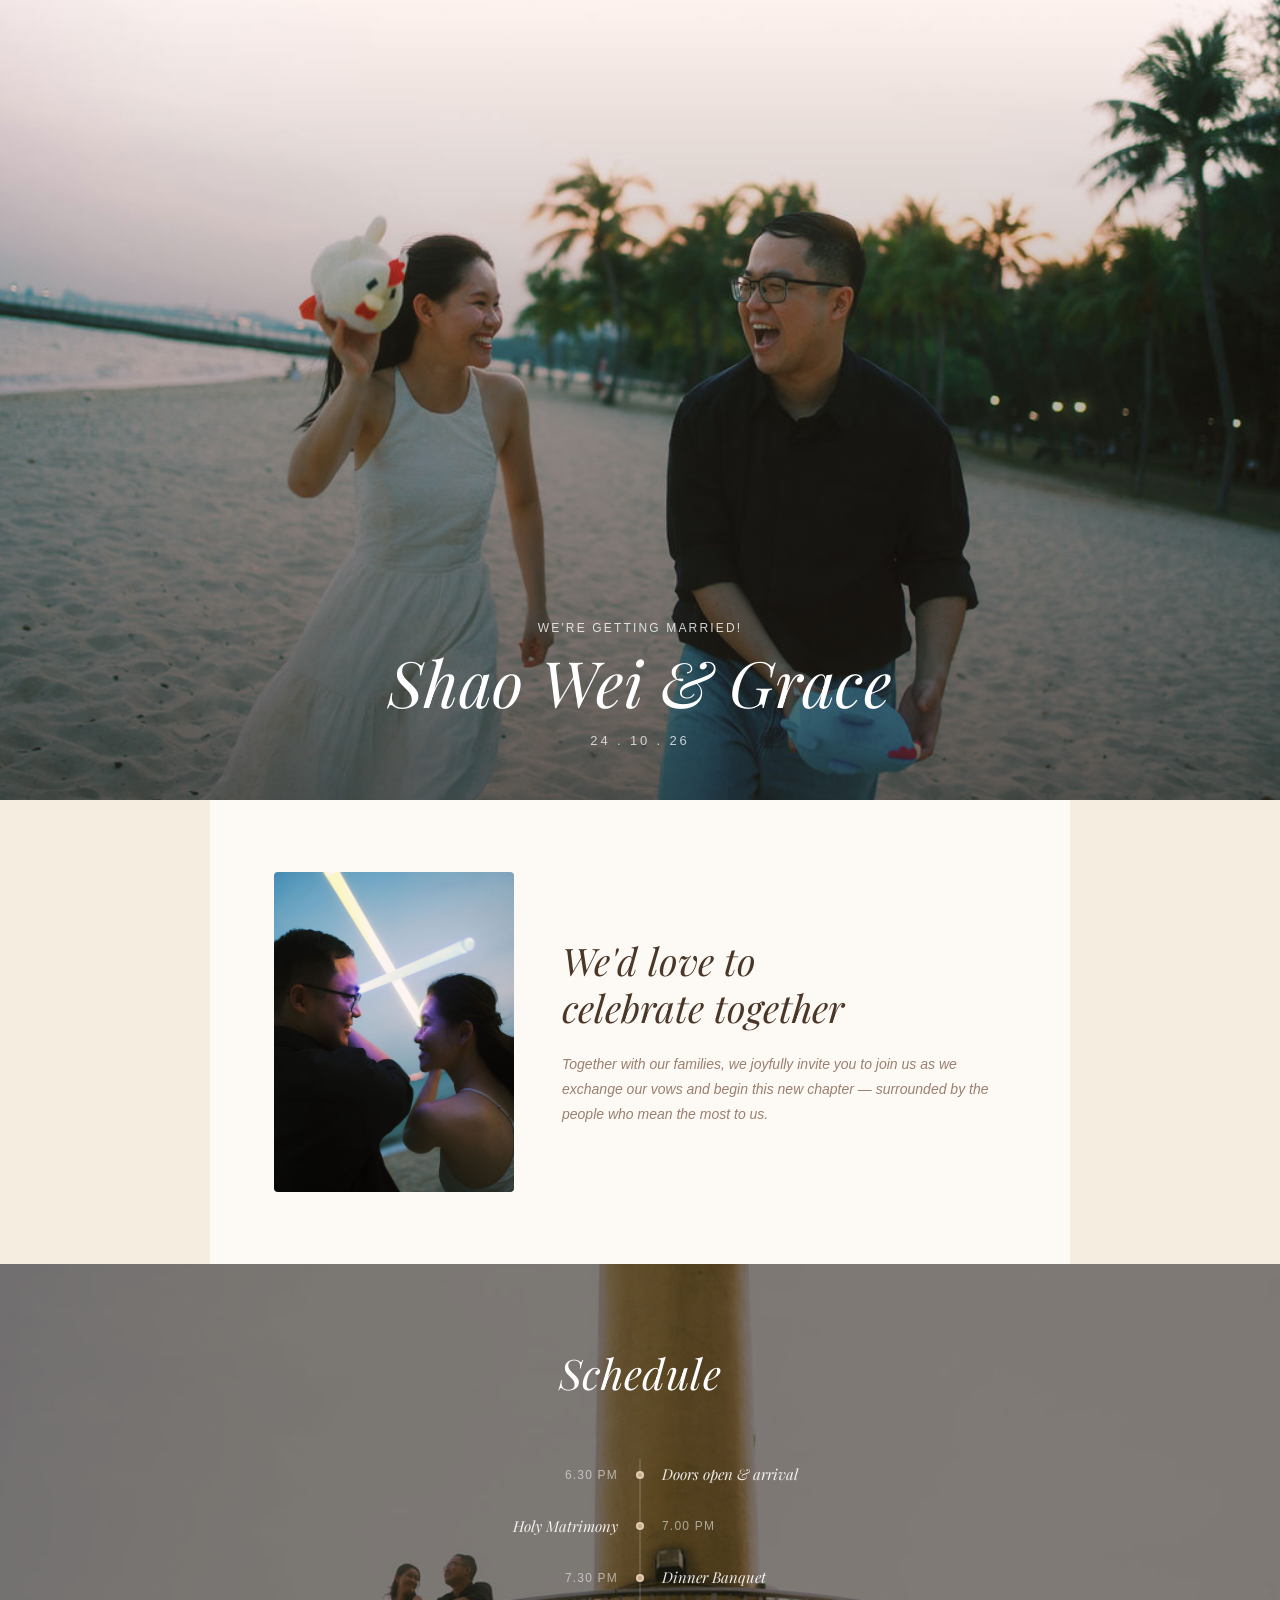
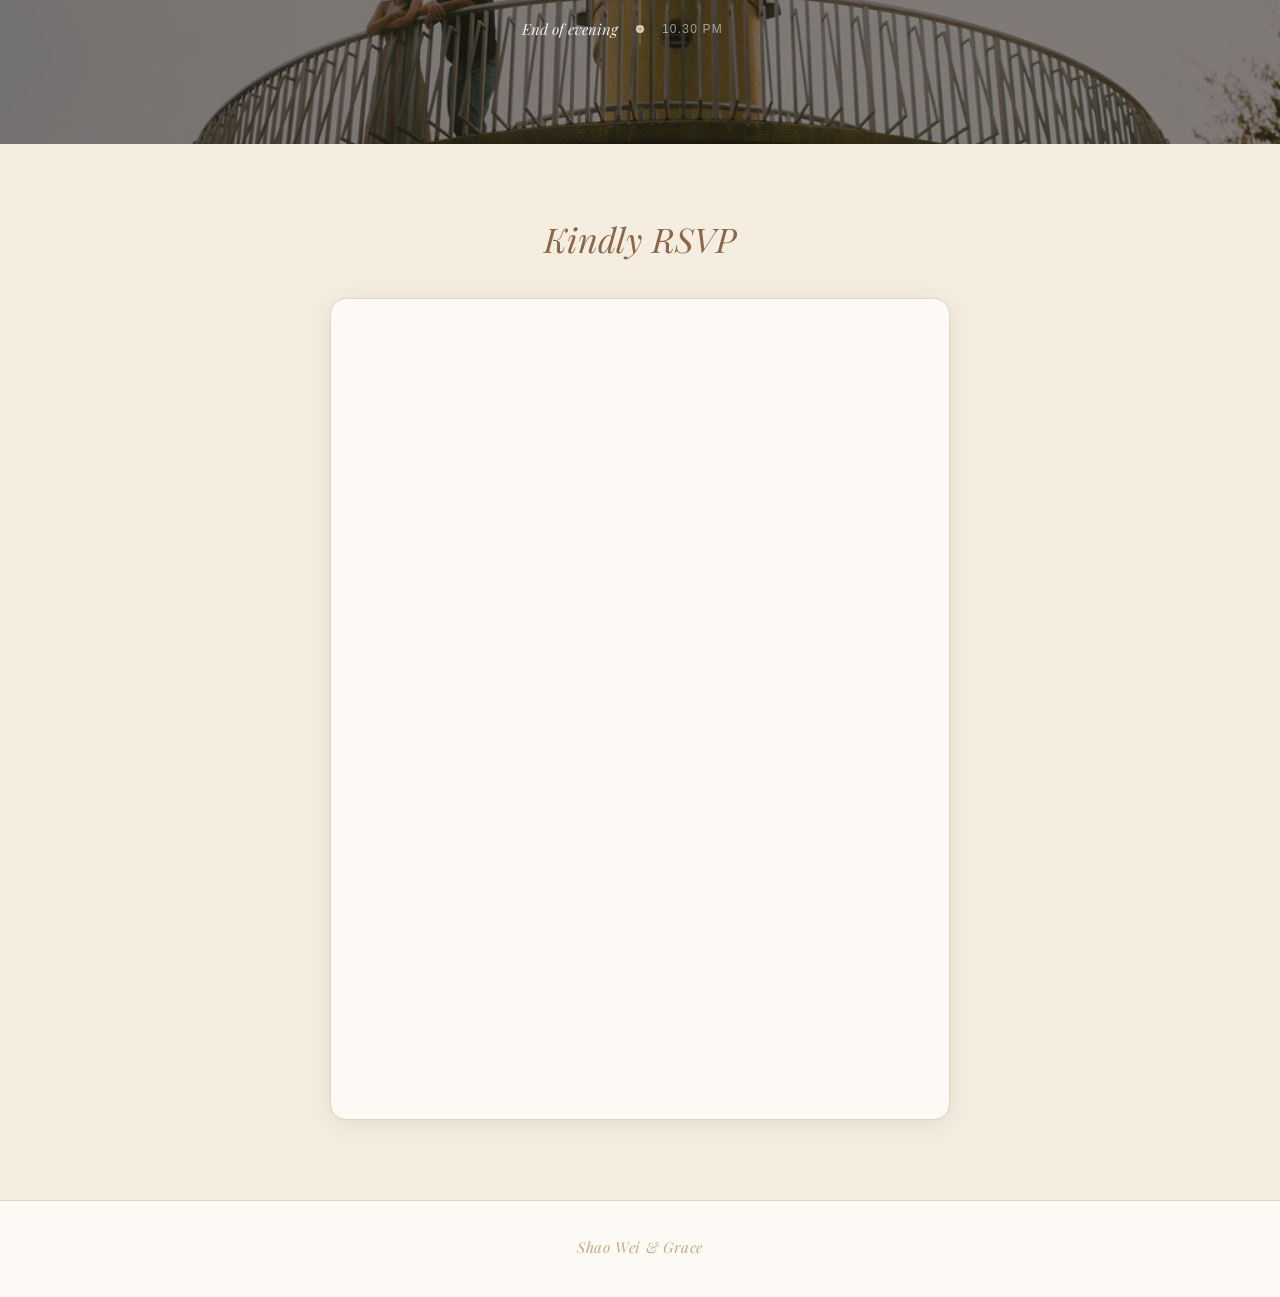
==== index.html @ 35ec25fa "Initial wedding RSVP + seating website" ====
<!DOCTYPE html>
<html lang="en">
<head>
  <meta charset="UTF-8">
  <title>Shao Wei & Grace — RSVP</title>
  <meta name="viewport" content="width=device-width, initial-scale=1.0">
  <link rel="stylesheet" href="style.css">
  <link href="https://fonts.googleapis.com/css2?family=Playfair+Display:ital,wght@0,400;0,600;1,400;1,600&display=swap" rel="stylesheet">
</head>
<body class="rsvp-page">

  <!-- ══ HERO ══════════════════════════════════════════════ -->
  <section class="hero reveal">
    <!--
      Change 1: mobile gets hero-mobile-1.jpg, desktop keeps hero-1.jpg.
      <picture> lets the browser pick the right source per breakpoint;
      the <img> fallback is the desktop version.
    -->
    <picture class="hero__bg-picture">
      <source media="(max-width: 559px)" srcset="assets/hero-mobile-1.jpg">
      <img
        src="assets/hero-1.jpg"
        alt=""
        role="presentation"
        class="hero__bg"
        onerror="this.style.display='none'"
      >
    </picture>
    <div class="hero__overlay"></div>
    <div class="hero__text">
      <p class="hero__eyebrow">We're getting married!</p>
      <h1 class="hero__names">Shao Wei &amp; Grace</h1>
      <p class="hero__date">24 . 10 . 26</p>
    </div>
  </section>

  <!-- ══ PORTRAIT + INVITE ══════════════════════════════════ -->
  <div class="invite-outer">
    <section class="invite reveal">
      <div class="invite__portrait">
        <!--
          Change 3: desktop uses body-pic-3-desktop.jpg.
          Change 2: mobile keeps body-pic-3.jpg but object-position is
                    adjusted in CSS to shift framing up.
          <picture> swaps the source; CSS handles mobile crop position.
        -->
        <picture>
          <source media="(min-width: 560px)" srcset="assets/body-pic-3-desktop.jpg">
          <img
            src="assets/body-pic-3.jpg"
            alt="Shao Wei and Grace"
            class="invite__portrait-img"
            onerror="this.style.opacity='0'"
          >
        </picture>
      </div>
      <div class="invite__copy">
        <h2 class="invite__headline">We'd love to<br>celebrate together</h2>
        <p class="invite__subtext">
          Together with our families, we joyfully invite you to join us as we
          exchange our vows and begin this new chapter — surrounded by the people
          who mean the most to us.
        </p>
      </div>
    </section>
  </div>

  <!-- ══ SCHEDULE ═══════════════════════════════════════════ -->
  <section class="schedule reveal">
    <div class="schedule__overlay"></div>
    <div class="schedule__inner">
      <h2 class="schedule__title">Schedule</h2>
      <ol class="timeline" role="list">
        <li class="timeline__item">
          <span class="timeline__time">6.30 pm</span>
          <span class="timeline__dot" aria-hidden="true"></span>
          <span class="timeline__event">Doors open &amp; arrival</span>
        </li>
        <li class="timeline__item">
          <span class="timeline__time">7.00 pm</span>
          <span class="timeline__dot" aria-hidden="true"></span>
          <span class="timeline__event">Holy Matrimony</span>
        </li>
        <li class="timeline__item">
          <span class="timeline__time">7.30 pm</span>
          <span class="timeline__dot" aria-hidden="true"></span>
          <span class="timeline__event">Dinner Banquet</span>
        </li>
        <li class="timeline__item">
          <span class="timeline__time">10.30 pm</span>
          <span class="timeline__dot" aria-hidden="true"></span>
          <span class="timeline__event">End of evening</span>
        </li>
      </ol>
    </div>
  </section>

  <!-- ══ RSVP FORM ══════════════════════════════════════════ -->
  <section class="form-section reveal">
    <div class="form-section__header">
      <h2 class="form-section__title">Kindly RSVP</h2>
    </div>
    <div class="form-card">
      <iframe
        src="https://docs.google.com/forms/d/e/1FAIpQLScbn2B3UfhRGvUdL8sd8YU0qMnWtVeVvzJMNAxGI_AAtPn_wA/viewform?usp=header"
        title="RSVP Form"
        frameborder="0"
        marginheight="0"
        marginwidth="0"
        loading="lazy"
      >Loading…</iframe>
    </div>
  </section>

  <!-- ══ FOOTER ════════════════════════════════════════════ -->
  <footer class="site-footer reveal">
    <p class="footer-deco">Shao Wei &amp; Grace</p>
  </footer>

  <script>
    // Scroll-triggered reveal
    const observer = new IntersectionObserver(
      entries => entries.forEach(e => {
        if (e.isIntersecting) {
          e.target.classList.add('revealed');
          observer.unobserve(e.target);
        }
      }),
      { threshold: 0.1 }
    );
    document.querySelectorAll('.reveal').forEach(el => observer.observe(el));
  </script>

</body>
</html>
---- style.css ----
/* ============================================================
   WEDDING — style.css
   Shared between seating.html and index.html (RSVP)
   Palette: sage, cream, warm beige, light brown
   ============================================================ */

:root {
  --sage:        #8aab89;
  --sage-dark:   #5e7f5d;
  --sage-light:  #c8dbc7;
  --beige:       #f5ede0;
  --beige-dark:  #e4d3be;
  --brown:       #8b6748;
  --brown-light: #c9a882;
  --cream:       #fdf9f4;
  --text:        #4a3728;
  --text-soft:   #9a8070;
  --shadow:      rgba(74, 55, 40, 0.10);
  --radius:      16px;

  --font-sans:   "Gill Sans Nova", "Gill Sans MT", "Gill Sans", Optima, Candara, sans-serif;
  --font-serif:  "Playfair Display", Georgia, "Times New Roman", serif;
}

/* ── Reset ──────────────────────────────────────────── */
*, *::before, *::after { box-sizing: border-box; margin: 0; padding: 0; }

.sr-only {
  position: absolute; width: 1px; height: 1px;
  overflow: hidden; clip: rect(0,0,0,0); white-space: nowrap;
}

/* ── Animations ─────────────────────────────────────── */
@keyframes fadeIn {
  from { opacity: 0; transform: translateY(10px); }
  to   { opacity: 1; transform: translateY(0); }
}

@keyframes fadeInUp {
  from { opacity: 0; transform: translateY(16px); }
  to   { opacity: 1; transform: translateY(0); }
}

@keyframes popIn {
  from { opacity: 0; transform: translateY(8px) scale(0.97); }
  to   { opacity: 1; transform: translateY(0)   scale(1); }
}

/* ── Body ───────────────────────────────────────────── */
body {
  font-family: var(--font-sans);
  background-color: var(--beige);
  min-height: 100dvh;
  display: flex;
  align-items: flex-start;
  justify-content: center;
  color: var(--text);
}

/* ── Page wrap (seating page) ───────────────────────── */
.page-wrap {
  width: 100%;
  max-width: 440px;
  display: flex;
  flex-direction: column;
  align-items: center;
  padding: 48px 20px 0;
  animation: fadeIn 0.8s ease both;
}

/* ── Main card (seating page) ───────────────────────── */
.card {
  width: 100%;
  background: var(--cream);
  border: 1px solid var(--beige-dark);
  border-radius: var(--radius);
  padding: 36px 28px 40px;
  box-shadow: 0 4px 24px var(--shadow);
}

/* ── Header ─────────────────────────────────────────── */
.header {
  text-align: center;
  margin-bottom: 30px;
}

h1 {
  font-family: var(--font-serif);
  font-style: italic;
  font-weight: 400;
  font-size: clamp(26px, 7vw, 34px);
  color: var(--brown);
  letter-spacing: 0.01em;
  line-height: 1.2;
}

.subtitle {
  margin-top: 10px;
  font-size: 14px;
  font-weight: 400;
  color: var(--text-soft);
  line-height: 1.6;
  letter-spacing: 0.02em;
}

/* ── Search area ────────────────────────────────────── */
.search-area {
  display: flex;
  flex-direction: column;
  gap: 12px;
}

input {
  width: 100%;
  padding: 13px 18px;
  border: 1px solid var(--beige-dark);
  border-radius: 50px;
  background: var(--beige);
  font-family: var(--font-sans);
  font-size: 16px;
  color: var(--text);
  outline: none;
  transition: border-color 0.2s, box-shadow 0.2s;
  appearance: none;
  -webkit-appearance: none;
}

input::placeholder {
  color: var(--brown-light);
  font-style: italic;
}

input:focus {
  border-color: var(--sage);
  box-shadow: 0 0 0 3px rgba(138, 171, 137, 0.2);
  background: #fff;
}

button {
  width: 100%;
  padding: 13px 28px;
  border: none;
  border-radius: 50px;
  background: var(--sage-dark);
  color: #fff;
  font-family: var(--font-serif);
  font-style: italic;
  font-size: 17px;
  letter-spacing: 0.03em;
  cursor: pointer;
  box-shadow: 0 2px 10px rgba(94, 127, 93, 0.3);
  transition: background 0.2s, box-shadow 0.2s, transform 0.12s;
  -webkit-tap-highlight-color: transparent;
}

button:hover {
  background: #4e6e4d;
  box-shadow: 0 4px 14px rgba(94, 127, 93, 0.38);
}

button:active {
  transform: scale(0.97);
  box-shadow: 0 1px 6px rgba(94, 127, 93, 0.25);
}

/* ── Result area ────────────────────────────────────── */
#result {
  margin-top: 24px;
  display: flex;
  flex-direction: column;
  gap: 12px;
}

/* ── Found: result card ─────────────────────────────── */
.result-card {
  display: flex;
  align-items: center;
  gap: 16px;
  background: #fff;
  border: 1px solid var(--beige-dark);
  border-radius: var(--radius);
  padding: 18px 20px;
  box-shadow: 0 2px 10px var(--shadow);
  animation: popIn 0.35s cubic-bezier(0.34, 1.46, 0.64, 1) both;
}

.table-badge {
  flex-shrink: 0;
  width: 54px;
  height: 54px;
  border-radius: 50%;
  background: var(--beige);
  border: 1px solid var(--beige-dark);
  display: flex;
  flex-direction: column;
  align-items: center;
  justify-content: center;
}

.badge-label {
  font-size: 8px;
  font-weight: 600;
  letter-spacing: 0.1em;
  text-transform: uppercase;
  color: var(--text-soft);
  line-height: 1;
}

.badge-number {
  font-family: var(--font-serif);
  font-size: 22px;
  font-weight: 600;
  color: var(--brown);
  line-height: 1.1;
}

.result-info { flex: 1; min-width: 0; }

.result-name {
  font-family: var(--font-serif);
  font-size: 17px;
  font-weight: 600;
  color: var(--text);
  white-space: nowrap;
  overflow: hidden;
  text-overflow: ellipsis;
}

.result-desc {
  margin-top: 3px;
  font-size: 13px;
  color: var(--text-soft);
}

/* ── Not found card ─────────────────────────────────── */
.not-found-card {
  background: var(--cream);
  border: 1px solid var(--beige-dark);
  border-radius: var(--radius);
  padding: 22px 20px;
  text-align: center;
  animation: popIn 0.3s ease both;
}

.not-found-card strong {
  display: block;
  font-family: var(--font-serif);
  font-size: 16px;
  color: var(--brown);
  margin-bottom: 6px;
}

.not-found-card p {
  font-size: 14px;
  color: var(--text-soft);
  line-height: 1.6;
}

/* ── Multiple matches label ─────────────────────────── */
.matches-header {
  text-align: center;
  font-size: 12px;
  color: var(--text-soft);
  letter-spacing: 0.08em;
  text-transform: uppercase;
}

/* ── Footer name ────────────────────────────────────── */
.footer-deco {
  font-family: var(--font-serif);
  font-style: italic;
  font-size: 15px;
  color: var(--brown-light);
  letter-spacing: 0.04em;
  text-align: center;
}

/* ── Footer illustration block (seating page) ────────── */
.footer-illustration {
  display: flex;
  flex-direction: column;
  align-items: center;
  text-align: center;
  width: 100%;
  padding: 36px 0 56px;
  animation: fadeInUp 1s ease 0.4s both;
}

.footer-illustration__label {
  font-family: var(--font-serif);
  font-style: italic;
  font-weight: 400;
  font-size: 16px;
  color: var(--text-soft);
  letter-spacing: 0.03em;
  margin-bottom: 20px;
}

.footer-illustration img {
  display: block;
  width: 100%;
  max-width: 260px;
  height: auto;
  object-fit: contain;
  opacity: 0.82;
}

/* Seating page footer spacing */
.page-wrap .footer-deco {
  margin-top: 24px;
}


/* ============================================================
   RSVP PAGE — index.html additions
   ============================================================ */

/* ── Body override for RSVP (full-width, no flex centering) ── */
body.rsvp-page {
  display: block;
  background-color: var(--beige);
  max-width: 100%;
}

/* ── Scroll reveal ───────────────────────────────────── */
.reveal {
  opacity: 0;
  transform: translateY(24px);
  transition: opacity 0.75s ease, transform 0.75s ease;
}
.reveal.revealed {
  opacity: 1;
  transform: translateY(0);
}

/* ── HERO ────────────────────────────────────────────── */
.hero {
  position: relative;
  width: 100%;
  height: 100svh;
  min-height: 520px;
  max-height: 800px;
  overflow: hidden;
  display: flex;
  align-items: flex-end;
  justify-content: center;
}

.hero__bg-picture {
  position: absolute;
  inset: 0;
  width: 100%;
  height: 100%;
  display: block;
}

.hero__bg {
  width: 100%;
  height: 100%;
  object-fit: cover;
  object-position: center 70%;
  display: block;
  background-color: #3a3630;
}

@media (max-width: 559px) {
  .hero__bg {
    object-position: center center;
  }
}

.hero__overlay {
  position: absolute;
  inset: 0;
  background: linear-gradient(
    to bottom,
    rgba(30, 24, 18, 0.00) 0%,
    rgba(30, 24, 18, 0.30) 50%,
    rgba(30, 24, 18, 0.60) 100%
  );
}

.hero__text {
  position: relative;
  z-index: 1;
  text-align: center;
  padding: 0 24px 52px;
  width: 100%;
}

.hero__eyebrow {
  font-family: var(--font-sans);
  font-size: 12px;
  letter-spacing: 0.18em;
  text-transform: uppercase;
  color: rgba(255, 255, 255, 0.80);
  margin-bottom: 12px;
}

.hero__names {
  font-family: var(--font-serif);
  font-style: italic;
  font-weight: 400;
  font-size: clamp(38px, 10vw, 64px);
  line-height: 1.1;
  letter-spacing: 0.01em;
  color: #fff !important;
}

.hero__date {
  margin-top: 16px;
  font-family: var(--font-sans);
  font-size: 13px;
  letter-spacing: 0.22em;
  color: rgba(255, 255, 255, 0.75);
}

/* ── INVITE outer wrapper ───────────────────────────── */
.invite-outer {
  width: 100%;
  background-color: var(--beige);
  display: flex;
  justify-content: center;
}

/* ── INVITE (portrait + copy) ───────────────────────── */
.invite {
  background: var(--cream);
  padding: 56px 32px;
  display: flex;
  flex-direction: column;
  align-items: flex-start;
  gap: 32px;
  width: 100%;
  max-width: 860px;
  margin: 0 auto;
}

/* ── Portrait container ─────────────────────────────── */
.invite__portrait {
  width: 100%;
  max-width: 100%;
  aspect-ratio: 4 / 3;
  overflow: hidden;
  border-radius: 6px;
  background-color: var(--beige-dark);
  flex-shrink: 0;
  box-shadow: 0 3px 16px rgba(74, 55, 40, 0.12);
}

.invite__portrait picture {
  display: block;
  width: 100%;
  height: 100%;
}

.invite__portrait-img {
  width: 100%;
  height: 100%;
  object-fit: cover;
  display: block;
  object-position: center center; /* desktop default */
}

/*
 * Fix 1 — Mobile crop: shift object-position down so the middle-to-lower
 * portion of body-pic-3.jpg is visible instead of the top.
 * "center 65%" anchors the focal point 65% down the image height,
 * pulling subjects into the visible frame on the 4:3 mobile crop.
 */
@media (max-width: 559px) {
  .invite__portrait-img {
    object-position: center 65%;
  }
}

.invite__copy {
  flex: 1;
  padding: 0 4px;
}

.invite__headline {
  font-family: var(--font-serif);
  font-style: italic;
  font-weight: 400;
  font-size: clamp(26px, 6vw, 38px);
  color: var(--text);
  line-height: 1.25;
  margin-bottom: 20px;
}

.invite__subtext {
  font-family: var(--font-sans);
  font-size: 14px;
  color: var(--text-soft);
  line-height: 1.8;
  margin-bottom: 0;
  font-style: italic;
  /*
   * Fix 2 — Desktop copy width: cap the paragraph so it doesn't
   * stretch across the full remaining column width at large viewports.
   * This also naturally tightens the void to the right of the text.
   */
  max-width: 480px;
}

/* Desktop: side-by-side */
@media (min-width: 560px) {
  .invite {
    flex-direction: row;
    /*
     * Fix 2 — Desktop vertical alignment: change from flex-start to center
     * so the copy column sits optically paired with the image rather than
     * anchoring to the top and leaving a dead zone below the paragraph.
     */
    align-items: center;
    padding: 72px 64px;
    gap: 48px;
  }

  .invite__portrait {
    max-width: 240px;
    aspect-ratio: 3 / 4;
    box-shadow: none;
    border-radius: 4px;
    /* flex-shrink: 0 already set above — portrait never squashes */
  }

  .invite__copy {
    padding: 0;
  }
}

/* ── SCHEDULE ─────────────────────────────────────────── */
.schedule {
  position: relative;
  width: 100%;
  padding: 72px 24px 80px;
  display: flex;
  align-items: center;
  justify-content: center;
  min-height: 480px;
  overflow: hidden;

  background-image: url('assets/body-pic-4.jpg');
  background-size: cover;
  background-position: center 70%;
  background-repeat: no-repeat;
}

@media (min-width: 560px) {
  .schedule {
    background-position: center 85%;
  }
}

.schedule__overlay {
  position: absolute;
  inset: 0;
  background: rgba(18, 15, 10, 0.52);
}

.schedule__inner {
  position: relative;
  z-index: 1;
  width: 100%;
  max-width: 480px;
  text-align: center;
}

.schedule__title {
  font-family: var(--font-serif);
  font-style: italic;
  font-weight: 400;
  font-size: clamp(28px, 7vw, 42px);
  margin-bottom: 48px;
  letter-spacing: 0.01em;
  color: #fff !important;
}

.timeline {
  list-style: none;
  position: relative;
  display: flex;
  flex-direction: column;
  gap: 0;
}

.timeline::before {
  content: '';
  position: absolute;
  left: 50%;
  top: 10px;
  bottom: 10px;
  width: 1px;
  background: rgba(255, 255, 255, 0.28);
  transform: translateX(-50%);
}

.timeline__item {
  display: grid;
  grid-template-columns: 1fr 20px 1fr;
  align-items: center;
  gap: 0 12px;
  padding: 16px 0;
  position: relative;
}

@media (max-width: 559px) {
  .timeline__item {
    padding: 22px 0;
  }
  .schedule__title {
    margin-bottom: 56px;
  }
}

.timeline__item:nth-child(odd) .timeline__time  { text-align: right; order: 1; }
.timeline__item:nth-child(odd) .timeline__dot   { order: 2; }
.timeline__item:nth-child(odd) .timeline__event { text-align: left;  order: 3; }

.timeline__item:nth-child(even) .timeline__event { text-align: right; order: 1; }
.timeline__item:nth-child(even) .timeline__dot   { order: 2; }
.timeline__item:nth-child(even) .timeline__time  { text-align: left;  order: 3; }

.timeline__time {
  font-family: var(--font-sans);
  font-size: 12px;
  letter-spacing: 0.1em;
  color: rgba(255, 255, 255, 0.55);
  text-transform: uppercase;
}

.timeline__dot {
  width: 8px;
  height: 8px;
  border-radius: 50%;
  background: var(--brown-light);
  border: 2px solid rgba(255, 255, 255, 0.4);
  justify-self: center;
  flex-shrink: 0;
}

.timeline__event {
  font-family: var(--font-serif);
  font-style: italic;
  font-size: 15px;
  color: rgba(255, 255, 255, 0.90);
  line-height: 1.3;
}

/* ── FORM SECTION ─────────────────────────────────────── */
.form-section {
  background: var(--beige);
  padding: 72px 20px 80px;
  display: flex;
  flex-direction: column;
  align-items: center;
}

.form-section__header {
  text-align: center;
  margin-bottom: 36px;
}

.form-section__title {
  font-family: var(--font-serif);
  font-style: italic;
  font-weight: 400;
  font-size: clamp(26px, 6vw, 34px);
  color: var(--brown);
  letter-spacing: 0.01em;
}

.form-card {
  width: 100%;
  max-width: 620px;
  background: var(--cream);
  border: 1px solid var(--beige-dark);
  border-radius: var(--radius);
  box-shadow: 0 4px 24px var(--shadow);
  overflow: hidden;
}

.form-card iframe {
  display: block;
  width: 100%;
  height: 820px;
  border: none;
}

/* ── SITE FOOTER (RSVP page) ─────────────────────────── */
.site-footer {
  background: var(--cream);
  display: flex;
  flex-direction: column;
  align-items: center;
  padding: 36px 24px 40px;
  border-top: 1px solid var(--beige-dark);
}

.site-footer .footer-deco {
  margin-top: 0;
}
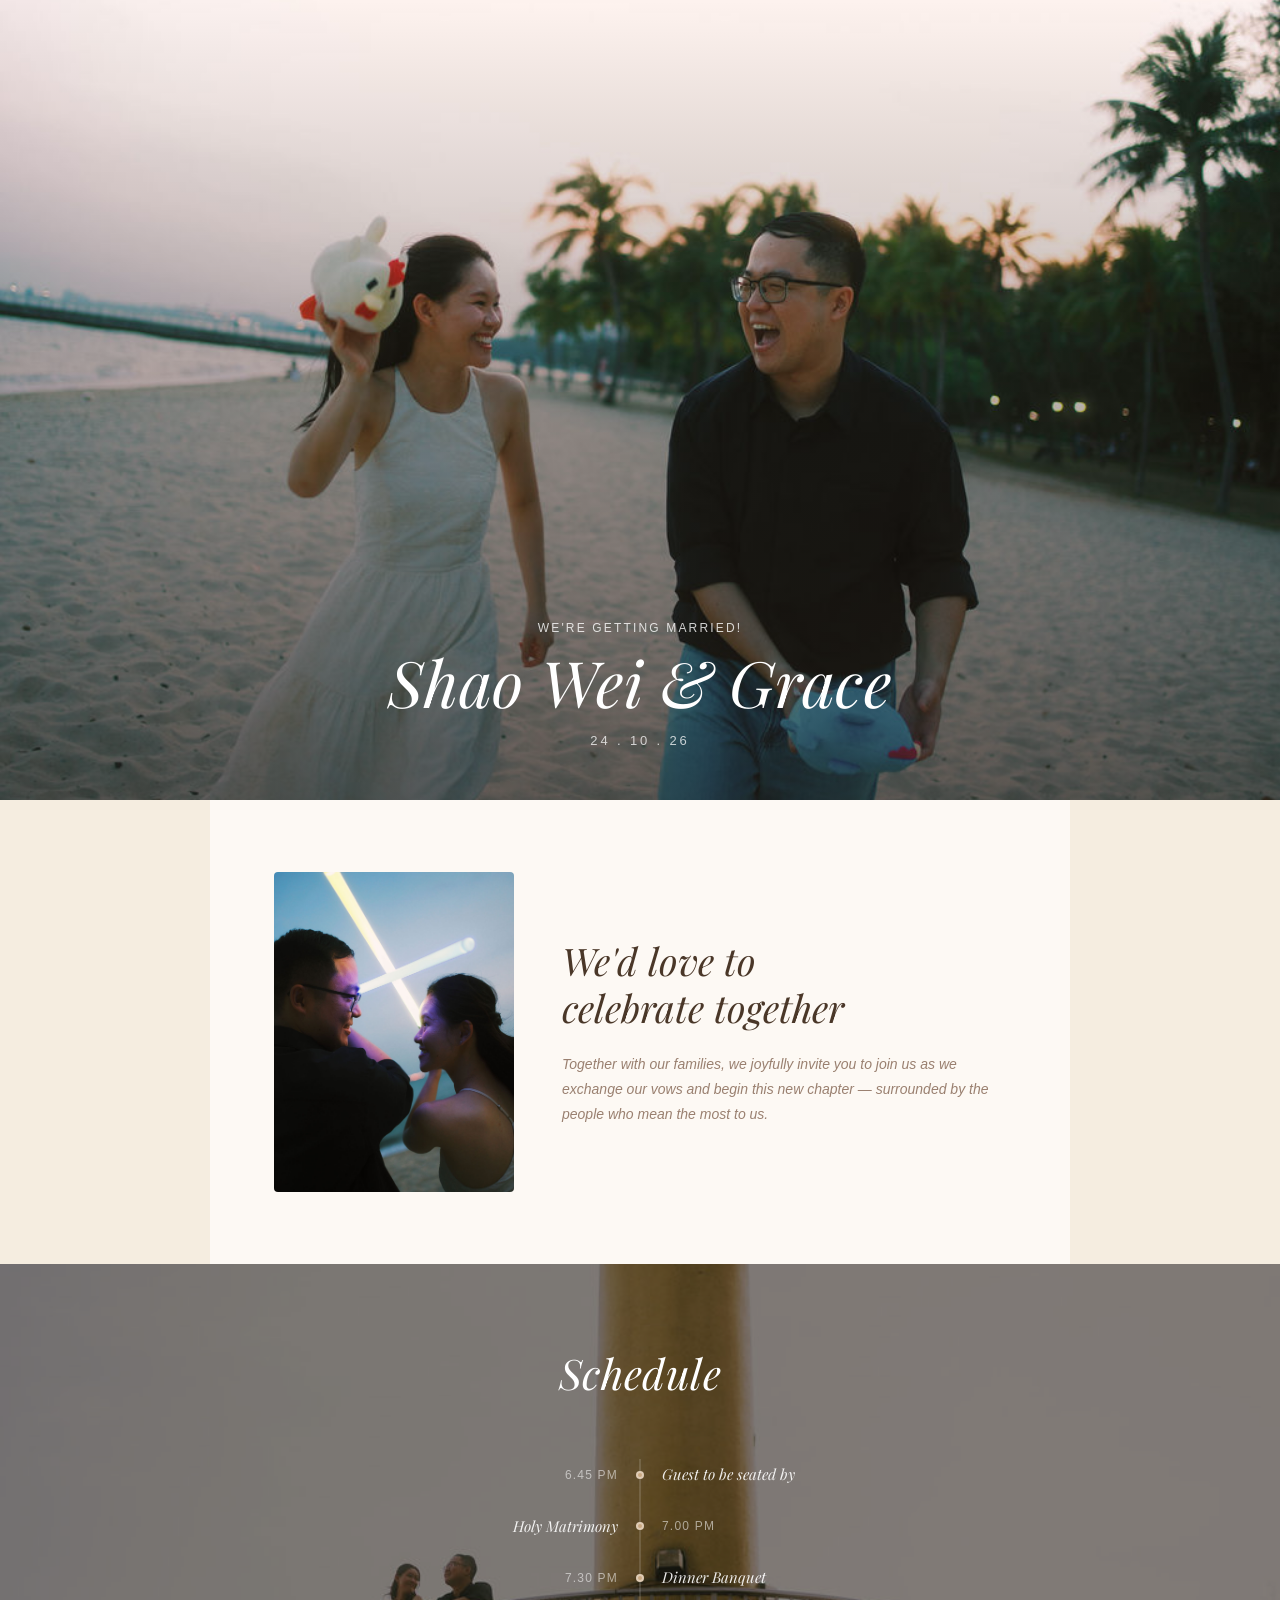
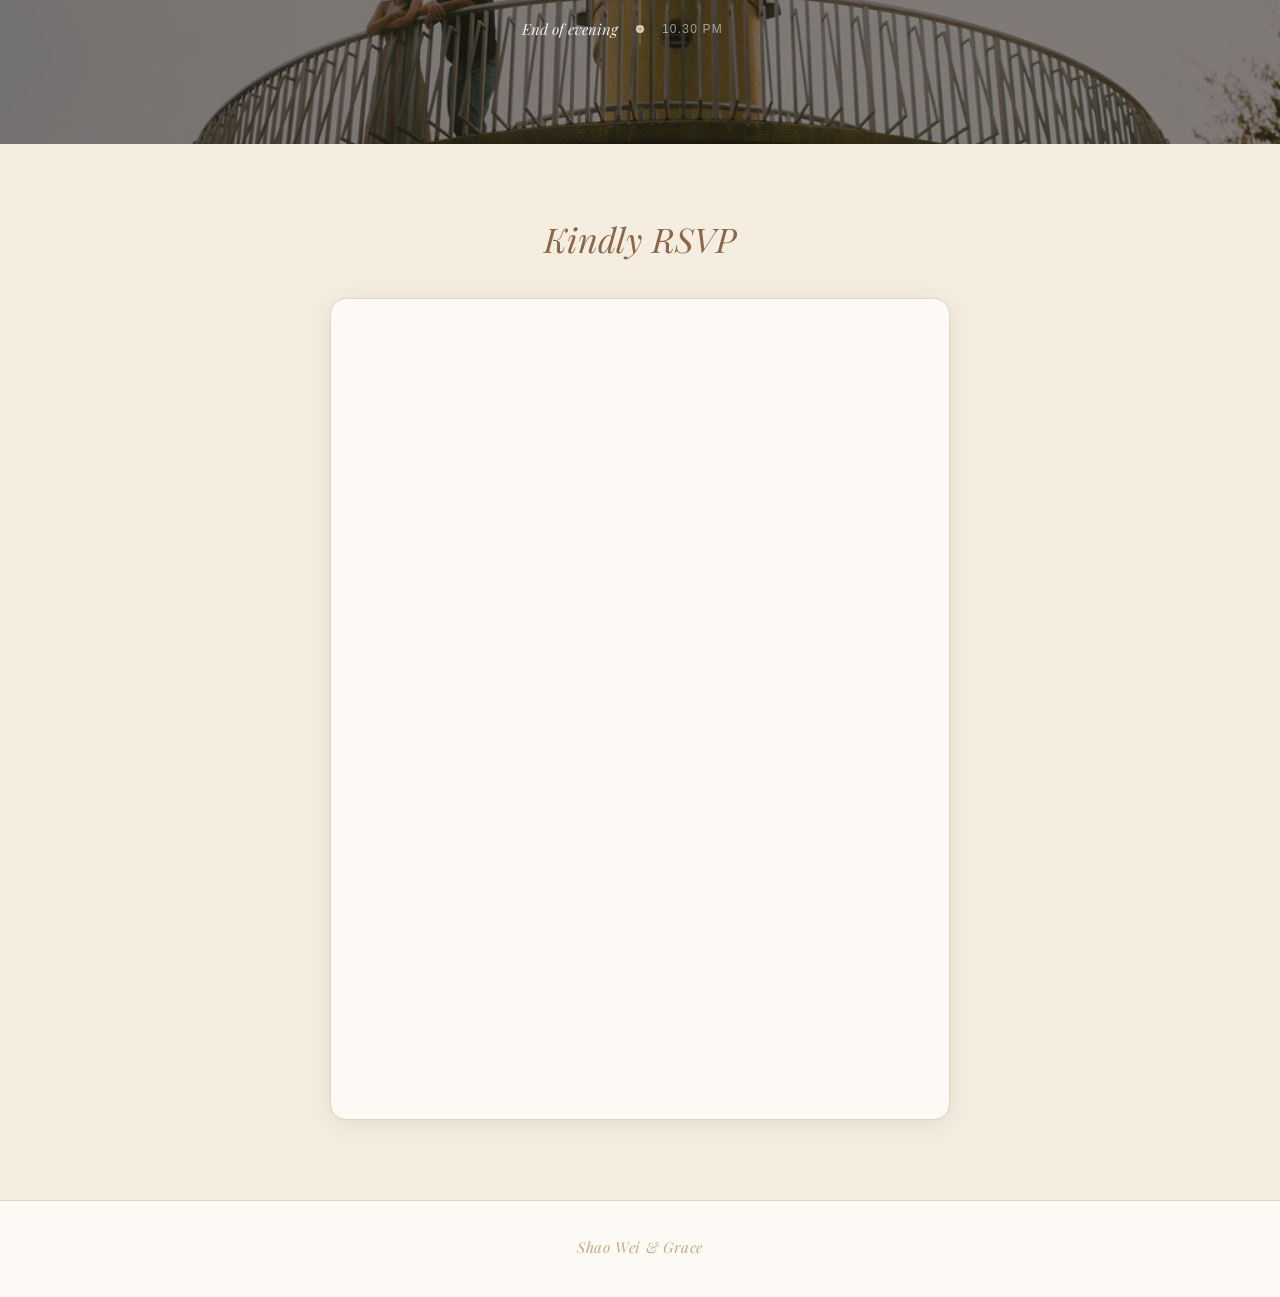
==== commit 99d99583: "Update wedding seating page" ====
--- a/index.html
+++ b/index.html
@@ -72,9 +72,9 @@
       <h2 class="schedule__title">Schedule</h2>
       <ol class="timeline" role="list">
         <li class="timeline__item">
-          <span class="timeline__time">6.30 pm</span>
+          <span class="timeline__time">6.45 pm</span>
           <span class="timeline__dot" aria-hidden="true"></span>
-          <span class="timeline__event">Doors open &amp; arrival</span>
+          <span class="timeline__event">Guest to be seated by</span>
         </li>
         <li class="timeline__item">
           <span class="timeline__time">7.00 pm</span>
--- a/style.css
+++ b/style.css
@@ -175,19 +175,19 @@
 .result-card {
   display: flex;
   align-items: center;
-  gap: 16px;
+  gap: 26px;
   background: #fff;
   border: 1px solid var(--beige-dark);
   border-radius: var(--radius);
-  padding: 18px 20px;
+  padding: 20px 22px;
   box-shadow: 0 2px 10px var(--shadow);
   animation: popIn 0.35s cubic-bezier(0.34, 1.46, 0.64, 1) both;
 }
 
 .table-badge {
   flex-shrink: 0;
-  width: 54px;
-  height: 54px;
+  width: 76px;
+  height: 76px;
   border-radius: 50%;
   background: var(--beige);
   border: 1px solid var(--beige-dark);
@@ -198,7 +198,7 @@
 }
 
 .badge-label {
-  font-size: 8px;
+  font-size: 9px;
   font-weight: 600;
   letter-spacing: 0.1em;
   text-transform: uppercase;
@@ -208,10 +208,23 @@
 
 .badge-number {
   font-family: var(--font-serif);
-  font-size: 22px;
+  font-size: 28px;
   font-weight: 600;
   color: var(--brown);
-  line-height: 1.1;
+  line-height: 1.15;
+}
+
+/* VIP badges show "VIP" over the seat number, both at the same size
+   (rather than the small-label / big-number split used for ordinary
+   numbered tables), since neither word is more important here. */
+.badge-vip-line {
+  font-family: var(--font-serif);
+  font-size: 16px;
+  font-weight: 700;
+  letter-spacing: 0.03em;
+  text-transform: uppercase;
+  color: var(--brown);
+  line-height: 1.25;
 }
 
 .result-info { flex: 1; min-width: 0; }
@@ -232,6 +245,19 @@
   color: var(--text-soft);
 }
 
+/* ── Special dietary line (shown only when a guest has one) ──
+   Added for the Google Sheet "Dietary Restrictions" column. */
+.diet-line {
+  display: inline-block;
+  margin-top: 6px;
+  padding: 3px 10px;
+  font-size: 12px;
+  font-family: var(--font-sans);
+  color: var(--sage-dark);
+  background: var(--sage-light);
+  border-radius: 999px;
+}
+
 /* ── Not found card ─────────────────────────────────── */
 .not-found-card {
   background: var(--cream);
@@ -256,6 +282,16 @@
   line-height: 1.6;
 }
 
+/* ── Loading state (shown briefly while the API call is in flight) ── */
+.loading-text {
+  text-align: center;
+  font-family: var(--font-serif);
+  font-style: italic;
+  font-size: 15px;
+  color: var(--text-soft);
+  padding: 8px 0;
+}
+
 /* ── Multiple matches label ─────────────────────────── */
 .matches-header {
   text-align: center;
@@ -264,6 +300,65 @@
   letter-spacing: 0.08em;
   text-transform: uppercase;
 }
+
+/* ── Floorplan (seating page) ────────────────────────────────
+   Added for table highlighting. Hidden until a search finds
+   exactly one guest; see highlightTable() in script.js. */
+.floorplan-wrap {
+  width: 100%;
+  margin-top: 22px;
+}
+
+.floorplan-caption {
+  text-align: center;
+  font-family: var(--font-serif);
+  font-style: italic;
+  font-size: 13px;
+  color: var(--text-soft);
+  margin: 10px 4px 0;
+}
+
+.floorplan-frame {
+  position: relative;
+  width: 100%;
+  /* Matches the real floorplan image's own proportions (1366x768), so
+     the frame keeps a sensible shape even before the image has loaded
+     — and never collapses to a sliver if the image path is wrong. */
+  aspect-ratio: 1366 / 768;
+  border-radius: var(--radius);
+  overflow: hidden; /* clips the spotlight's giant box-shadow to the frame */
+  border: 1px solid var(--beige-dark);
+  background: var(--beige);
+  box-shadow: 0 2px 10px var(--shadow);
+  line-height: 0;
+}
+
+.floorplan-frame img {
+  display: block;
+  width: 100%;
+  height: 100%;
+  object-fit: cover;
+}
+
+/*
+  Spotlight technique: this element is positioned (via % left/top/
+  width/height, set from tablePositions in script.js) exactly over the
+  target table. It has no background of its own — its box-shadow is a
+  huge (9999px) spread of a dark colour, which paints the ENTIRE frame
+  dark except for the element's own rectangle, leaving that one spot
+  at full brightness. A sage ring + soft glow are layered into the
+  same box-shadow so the highlight is unmistakable on a phone screen.
+*/
+.spotlight {
+  position: absolute;
+  border-radius: 50%;
+  box-shadow:
+    0 0 0 9999px rgba(0, 0, 0, 0.58),
+    0 0 0 4px #FFD400,
+    0 0 22px 6px rgba(255, 212, 0, 0.65);
+  pointer-events: none;
+}
+.spotlight[hidden] { display: none; }
 
 /* ── Footer name ────────────────────────────────────── */
 .footer-deco {
@@ -313,6 +408,7 @@
 
 /* ============================================================
    RSVP PAGE — index.html additions
+   (unchanged — nothing below this line was modified)
    ============================================================ */
 
 /* ── Body override for RSVP (full-width, no flex centering) ── */
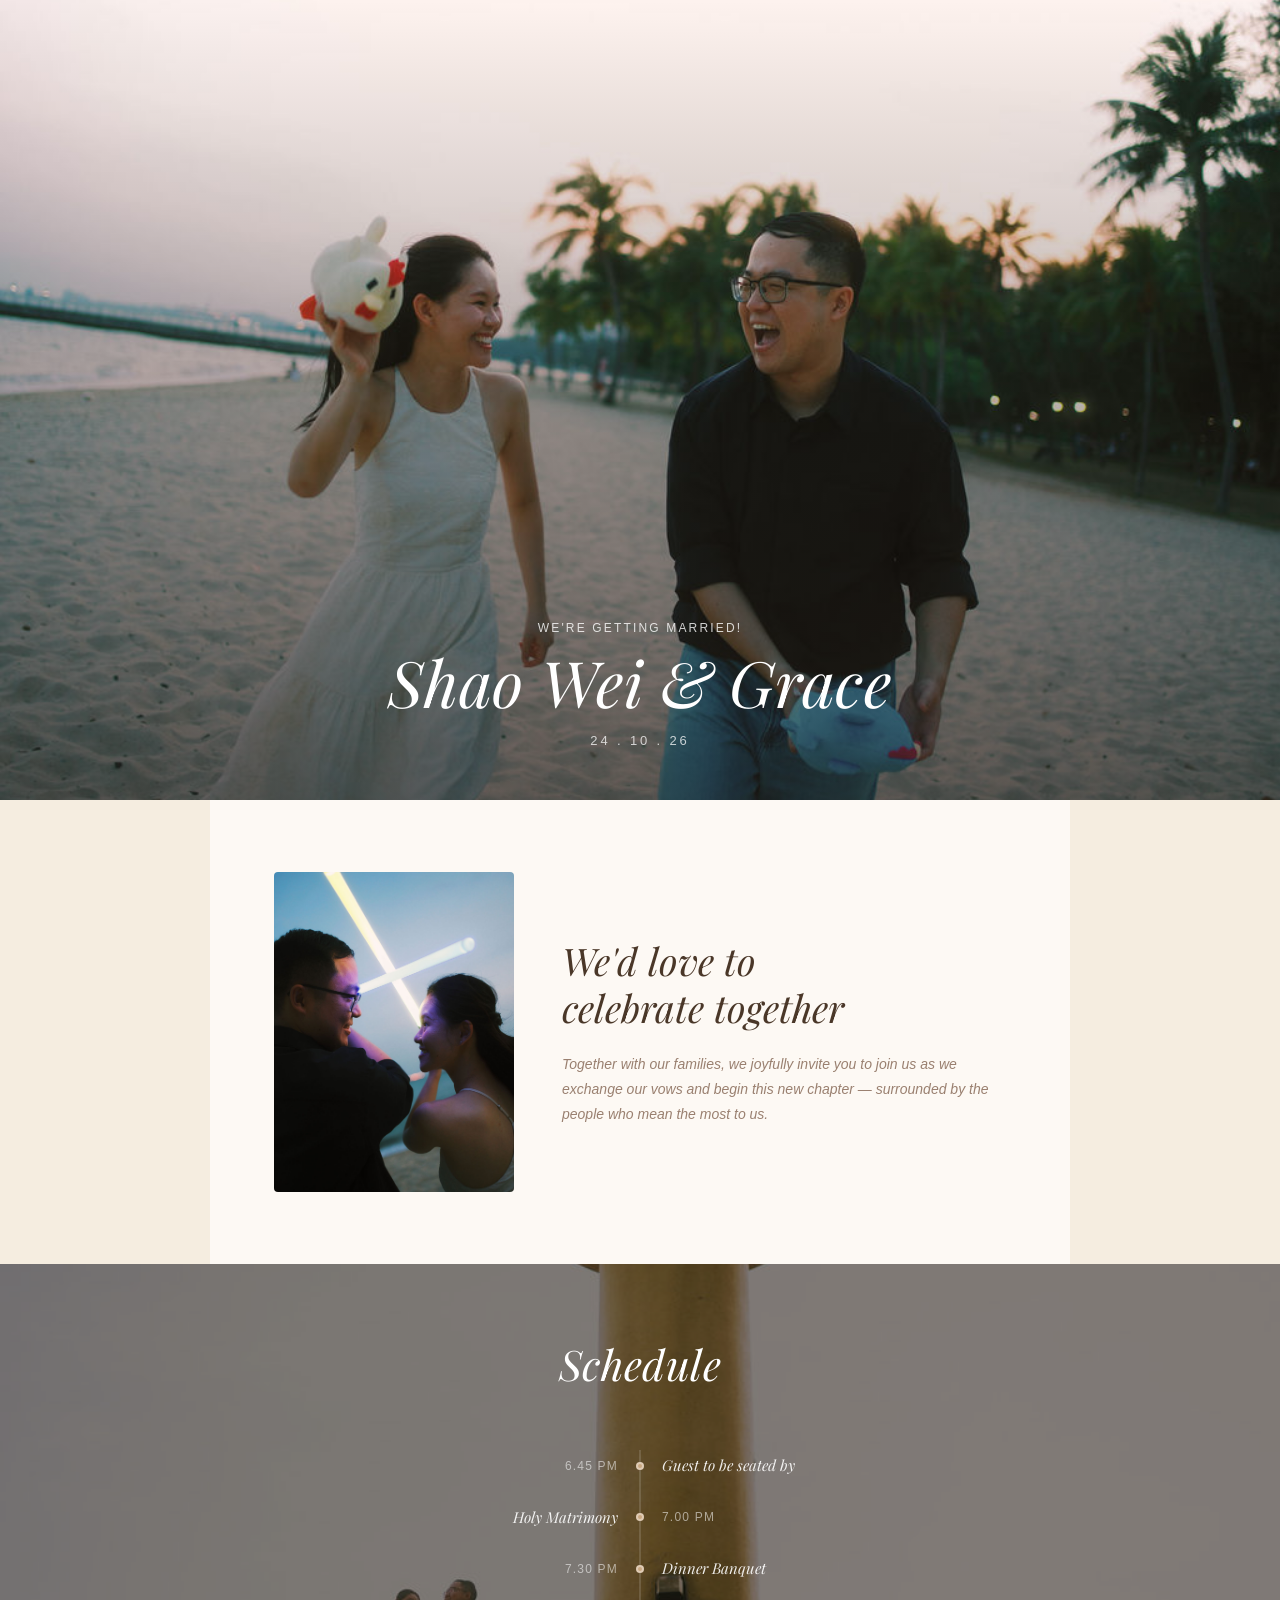
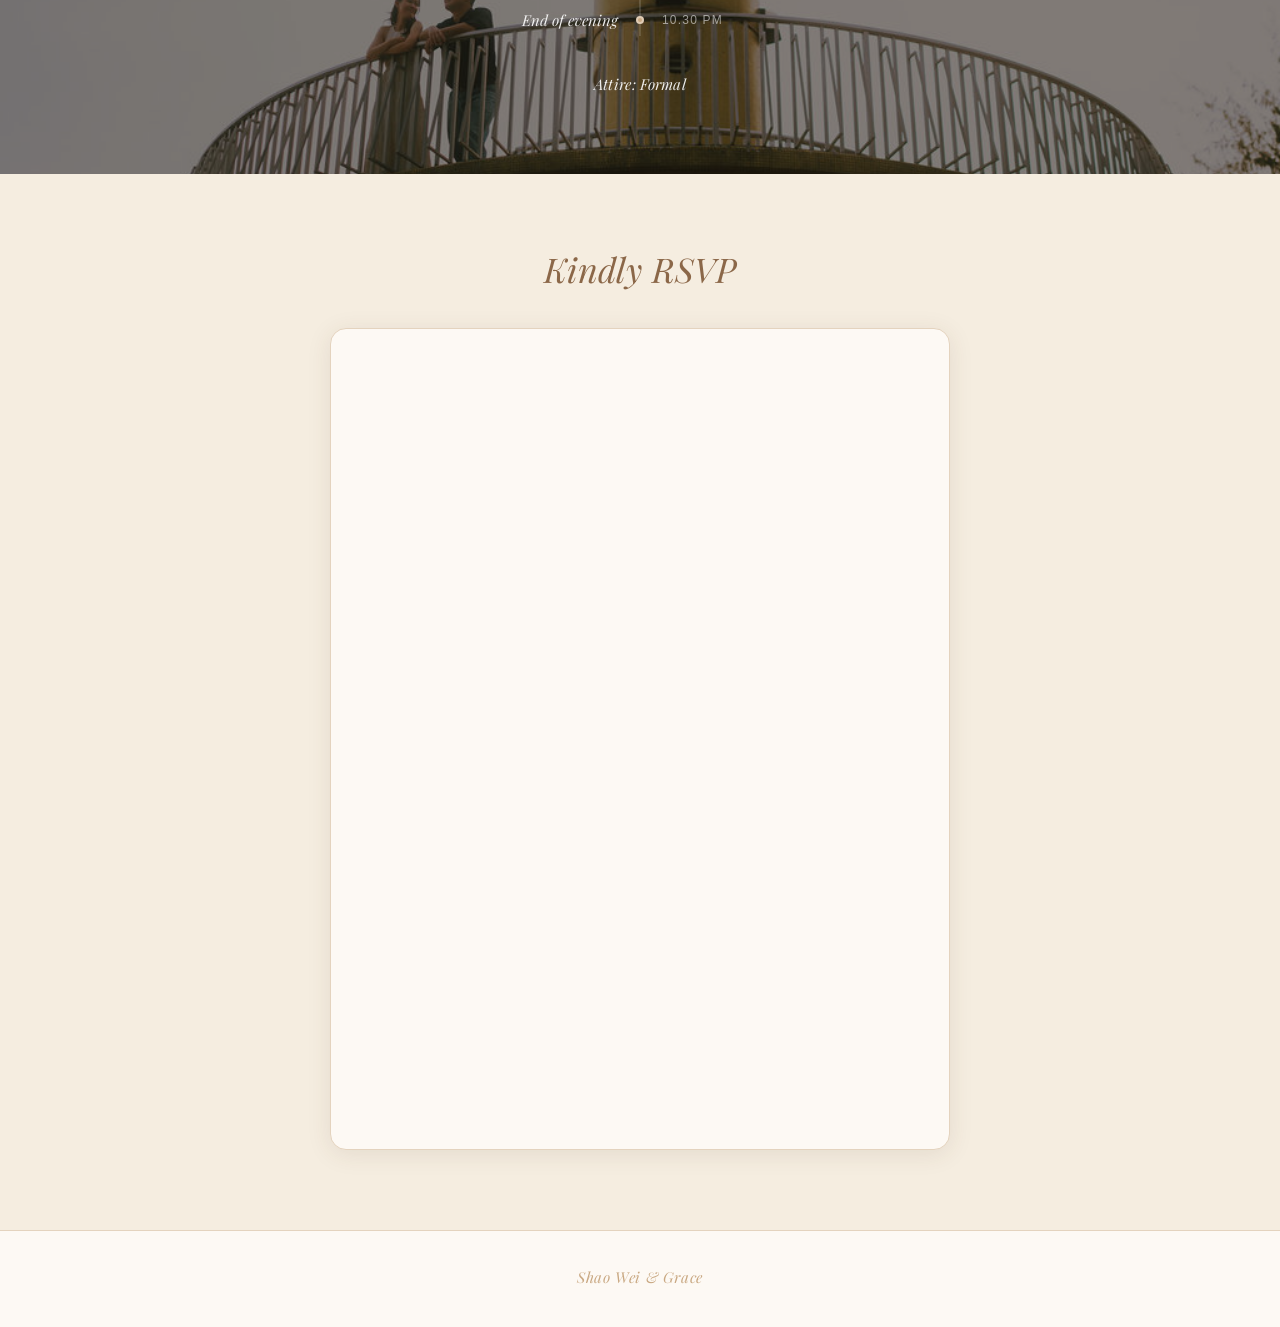
==== commit d8304a80: "Update homepage design and assets" ====
--- a/index.html
+++ b/index.html
@@ -92,6 +92,7 @@
           <span class="timeline__event">End of evening</span>
         </li>
       </ol>
+      <p class="schedule__attire">Attire: Formal</p>
     </div>
   </section>
 
--- a/style.css
+++ b/style.css
@@ -745,6 +745,16 @@
   line-height: 1.3;
 }
 
+.schedule__attire {
+  margin-top: 28px;
+  text-align: center;
+  font-family: var(--font-serif);
+  font-style: italic;
+  font-size: 15px;
+  letter-spacing: 0.02em;
+  color: rgba(255, 255, 255, 0.9);
+}
+
 /* ── FORM SECTION ─────────────────────────────────────── */
 .form-section {
   background: var(--beige);
